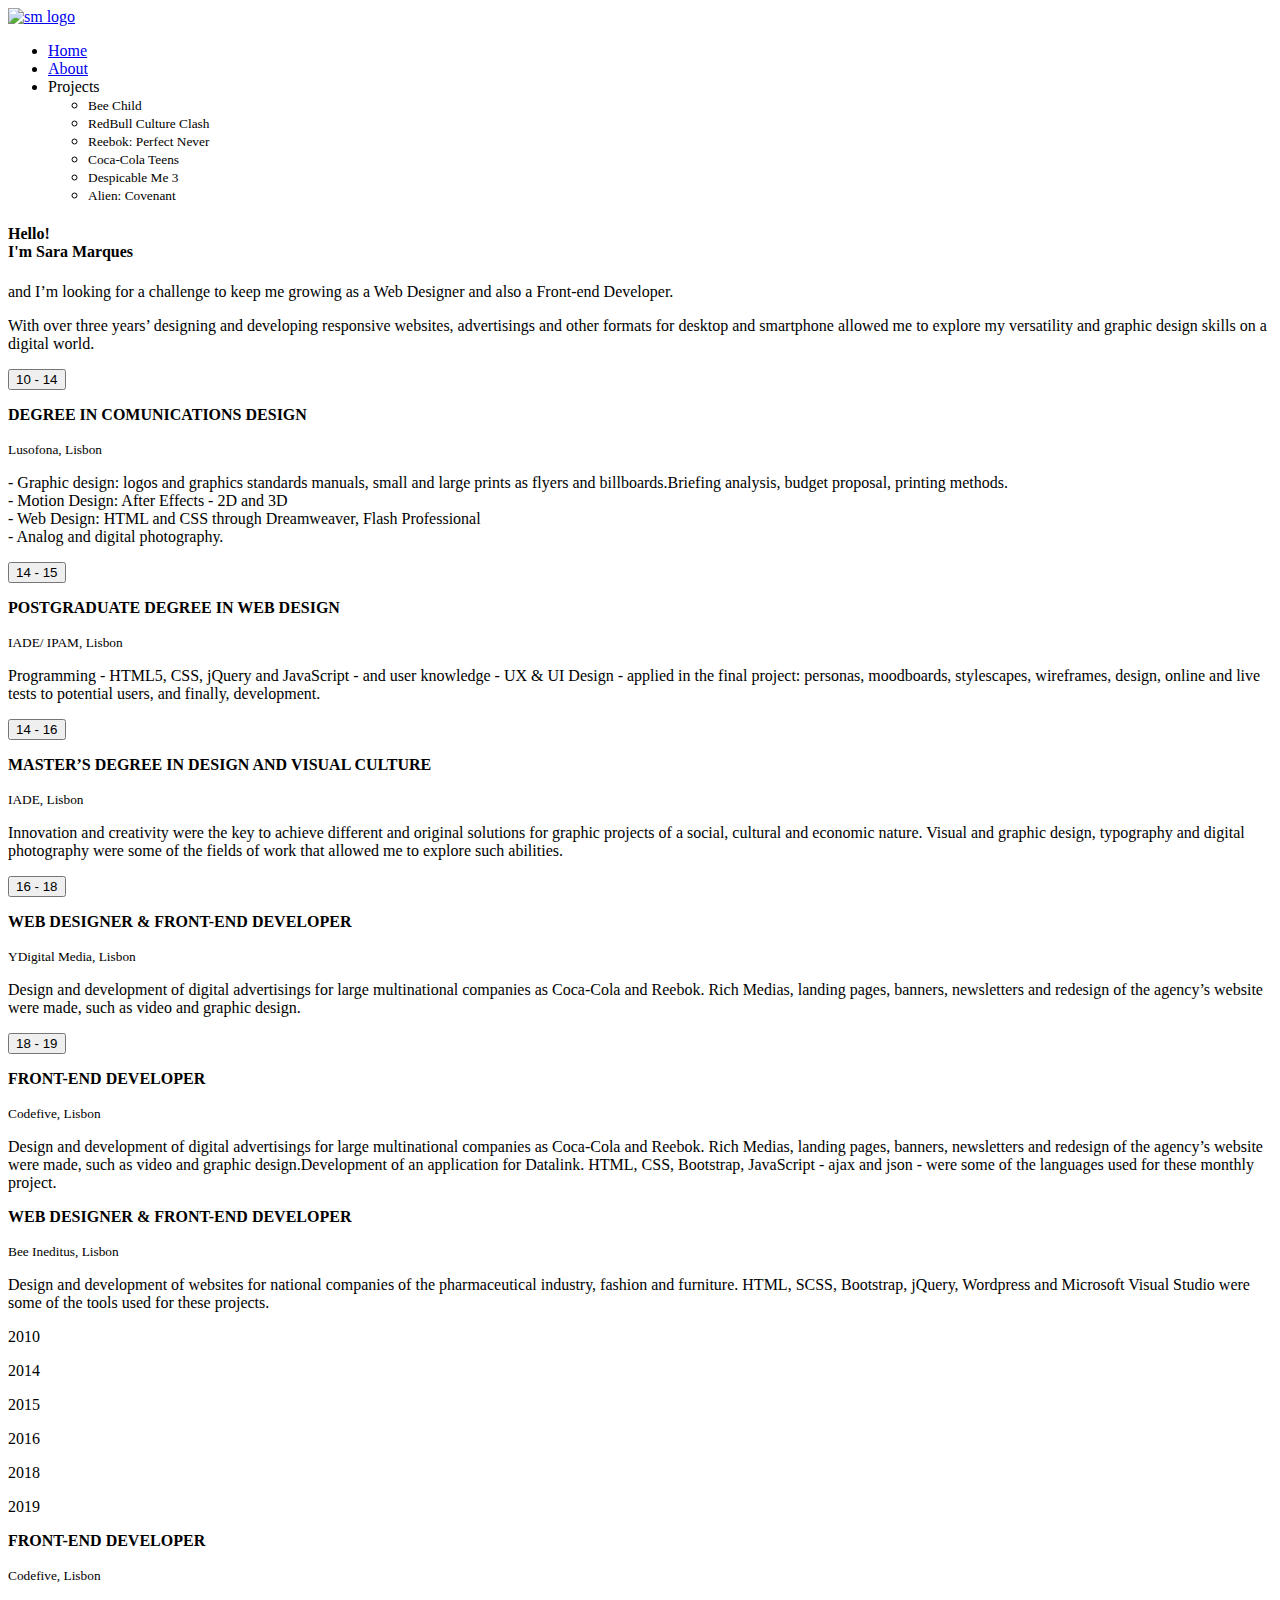
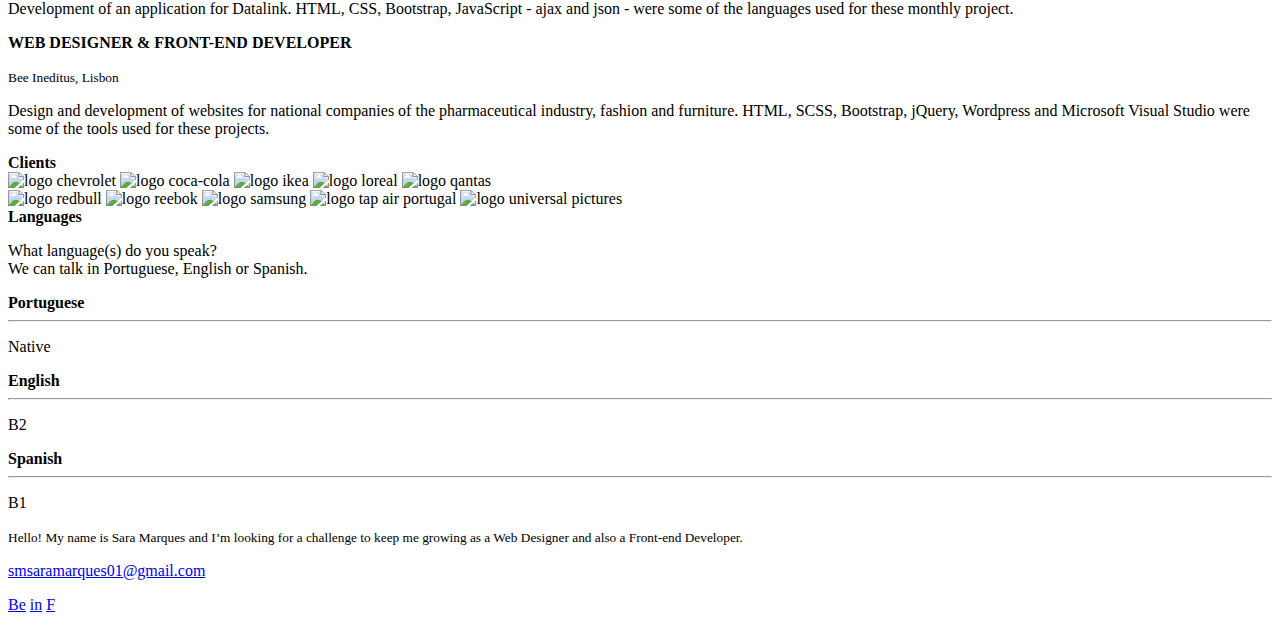
==== about.html @ 4b658ca3 "Add files via upload" ====
<!DOCTYPE html>
<html lang="en">

<head>
  <meta charset="utf-8">
  <meta name="viewport" content="width=device-width, initial-scale=1, shrink-to-fit=no">

  <title>sm</title>
  <meta property="og:title" content="sm"/>
  <meta property="og:type" content="website"/>
  <meta property="og:url" content=""/>

  <meta property="og:description" name="description" content="Hello! My name is Sara Marques and I’m looking for a challenge to keep me growing as a Web Designer and also a Front-end Developer."/>
  <meta name="keywords" content="web, digital, UX, UI, design, front-end, developer, mobile, desktop, responsive, mobile ads, website, portfolio, resume, CV, portugal, lisbon, spain, columbia, redbull, reebok, coca-cola, universal pictures, 20th century fox"/>

  <link rel="shortcut icon" type="image/png" href="assets/images/ico/favicon.png"/>
  <link rel="stylesheet" href="assets/css/reset.min.css"/>

  <link rel="stylesheet" href="assets/fonts/light/styles.css">
  <link rel="stylesheet" href="assets/fonts/bold/styles.css">

  <link rel="stylesheet" href="assets/css/bootstrap.min.css"/>

  <link rel="stylesheet" href="assets/css/header.css"/>
  <link rel="stylesheet" href="assets/css/footer.css"/>

  <link rel="stylesheet" href="assets/css/main.css"/>
  <link rel="stylesheet" href="assets/css/about.css"/>
</head>

<body>
  <header>
    <div class="container-fluid">
      <div class="row">
        <div class="col-12 menu-container">
          <a href="index.html">
            <img class="logo" src="assets/images/logo.svg" alt="sm logo"/>
          </a>

          <div id="menuToggle" class="menu-burguer">
      			<div class="bar"></div>
      			<div class="bar"></div>
      			<div class="bar"></div>
      		</div>
        </div>

        <div id="dropdown" class="col-12 dropdown">
          <ul>
            <li class="dropdown-item dropdown-item-0"><a href="index.html">Home</a></li>
            <li class="dropdown-item dropdown-item-0"><a href="about.html">About</a></li>
            <li id="dropdownItemProject" class="dropdown-item dropdown-item-1">Projects</li>
              <ul class="sub-dropdown">
                <li onclick="selectedProject(0)"><small>Bee Child</small></li>
                <li onclick="selectedProject(1)"><small>RedBull Culture Clash</small></li>
                <li onclick="selectedProject(2)"><small>Reebok: Perfect Never</small></li>
                <li onclick="selectedProject(3)"><small>Coca-Cola Teens</small></li>
                <li onclick="selectedProject(4)"><small>Despicable Me 3</small></li>
                <li onclick="selectedProject(5)"><small>Alien: Covenant</small></li>
              </ul>
          </ul>
        </div>
      </div>
    </div>
  </header>

  <main>
    <section class="visible about-presentation-container">
      <div class="container">
        <div class="row">
          <div class="col-sm-12 col-md-6 offset-lg-2 order-md-2 img-about-presentation bg-gradient"></div>

          <div class="col-sm-12 col-md-6 col-lg-4 order-md-1 text-about-presentation">
            <h4>Hello!<br>I'm Sara Marques</h4>
            <p>and I’m looking for a challenge to keep me growing as a Web Designer and also a Front-end Developer.</p>
            <p>With over three years’ designing and developing responsive websites, advertisings and other formats for desktop and smartphone allowed me to explore my versatility and graphic design skills on a digital world.</p>
          </div>
        </div>
      </div>
    </section>

    <section class="about-card-container">
      <div class="container">
        <div class="accordion" id="accordionAboutTimeline">
          <div class="card">
            <div class="card-header" id="headingOne">
              <button class="btn btn-link collapsed" type="button" data-toggle="collapse" data-target="#collapseOne" aria-expanded="true" aria-controls="collapseOne">
                10 - 14
              </button>
            </div>

            <div id="collapseOne" class="collapse" aria-labelledby="headingOne" data-parent="#accordionAboutTimeline">
              <div class="card-body">
                <p class="title-about-timeline"><strong>DEGREE IN COMUNICATIONS DESIGN</strong></p>
                <small>Lusofona, Lisbon</small>
                <p class="description-about-timeline">- Graphic design: logos and graphics standards manuals, small and large prints as flyers and billboards.Briefing analysis, budget proposal, printing methods.<br>- Motion Design: After Effects - 2D and 3D<br>- Web Design: HTML and CSS through Dreamweaver, Flash Professional<br>- Analog and digital photography.</p>
              </div>
            </div>
          </div>

          <div class="card">
            <div class="card-header" id="headingTwo">
              <button class="btn btn-link collapsed" type="button" data-toggle="collapse" data-target="#collapseTwo" aria-expanded="false" aria-controls="collapseTwo">
                14 - 15
              </button>
            </div>
            <div id="collapseTwo" class="collapse" aria-labelledby="headingTwo" data-parent="#accordionAboutTimeline">
              <div class="card-body">
                <p class="title-about-timeline"><strong>POSTGRADUATE DEGREE IN WEB DESIGN</strong></p>
                <small>IADE/ IPAM, Lisbon</small>
                <p class="description-about-timeline">Programming - HTML5, CSS, jQuery and JavaScript - and user knowledge - UX & UI Design - applied in the final project: personas, moodboards, stylescapes, wireframes, design, online and live tests to potential users, and finally, development.</p>
              </div>
            </div>
          </div>

          <div class="card">
            <div class="card-header" id="headingThree">
              <button class="btn btn-link collapsed" type="button" data-toggle="collapse" data-target="#collapseThree" aria-expanded="false" aria-controls="collapseThree">
                14 - 16
              </button>
            </div>
            <div id="collapseThree" class="collapse" aria-labelledby="headingThree" data-parent="#accordionAboutTimeline">
              <div class="card-body">
                <p class="title-about-timeline"><strong>MASTER’S DEGREE IN DESIGN AND VISUAL CULTURE</strong></p>
                <small>IADE, Lisbon</small>
                <p class="description-about-timeline">Innovation and creativity were the key to achieve different and original solutions for graphic projects of a social, cultural and economic nature. Visual and graphic design, typography and digital photography were some of the fields of work that allowed me to explore such abilities.</p>
              </div>
            </div>
          </div>

          <div class="card">
            <div class="card-header" id="headingFour">
              <button class="btn btn-link collapsed" type="button" data-toggle="collapse" data-target="#collapseFour" aria-expanded="false" aria-controls="collapseFour">
                16 - 18
              </button>
            </div>
            <div id="collapseFour" class="collapse" aria-labelledby="headingFour" data-parent="#accordionAboutTimeline">
              <div class="card-body">
                <p class="title-about-timeline"><strong>WEB DESIGNER & FRONT-END DEVELOPER</strong></p>
                <small>YDigital Media, Lisbon</small>
                <p class="description-about-timeline">Design and development of digital advertisings for large multinational companies as Coca-Cola and Reebok. Rich Medias, landing pages, banners, newsletters and redesign of the agency’s website were made, such as video and graphic design.</p>
              </div>
            </div>
          </div>

          <div class="card">
            <div class="card-header" id="headingFive">
              <button class="btn btn-link" type="button" data-toggle="collapse" data-target="#collapseFive" aria-expanded="false" aria-controls="collapseFive">
                18 - 19
              </button>
            </div>
            <div id="collapseFive" class="collapse show" aria-labelledby="headingFive" data-parent="#accordionAboutTimeline">
              <div class="card-body">
                <p class="title-about-timeline"><strong>FRONT-END DEVELOPER</strong></p>
                <small>Codefive, Lisbon</small>
                <p class="description-about-timeline">Design and development of digital advertisings for large multinational companies as Coca-Cola and Reebok. Rich Medias, landing pages, banners, newsletters and redesign of the agency’s website were made, such as video and graphic design.Development of an application for Datalink. HTML, CSS, Bootstrap, JavaScript - ajax and json - were some of the languages used for these monthly project.</p>
              </div>
              <div class="card-body">
                <p class="title-about-timeline"><strong>WEB DESIGNER & FRONT-END DEVELOPER</strong></p>
                <small>Bee Ineditus, Lisbon</small>
                <p class="description-about-timeline">Design and development of websites for national companies of the pharmaceutical industry, fashion and furniture. HTML, SCSS, Bootstrap, jQuery, Wordpress and Microsoft Visual Studio were some of the tools used for these projects.</p>
              </div>
            </div>
          </div>
        </div>
      </div>
    </section>

    <section class="about-timeline-container">
      <div class="container">
        <div class="row timeline">
          <div class="col-12">
            <p id="date10" class="date" onclick="clickTimeline(0)">2010</p>
            <div id="line0" class="line line0" onclick="clickTimeline(0)"></div>
            <p id="date14" class="date" onclick="clickTimeline(1)">2014</p>
            <div id="line1" class="line line1" onclick="clickTimeline(1)"></div>
            <p id="date15" class="date" onclick="clickTimeline(1)">2015</p>
          </div>
        </div>

        <div class="row timeline">
          <div class="col-12">
            <div id="line2" class="line line2" onclick="clickTimeline(2)"></div>
            <p id="date16" class="date" onclick="clickTimeline(3)">2016</p>
            <div id="line3" class="line line3" onclick="clickTimeline(3)"></div>
            <p id="date18" class="date" onclick="clickTimeline(3)">2018</p>
            <div id="line4" class="line line4" onclick="clickTimeline(4)"></div>
            <p id="date19" class="date" onclick="clickTimeline(4)">2019</p>
          </div>
        </div>

        <div class="row description-timeline">
          <div class="col-md-6">
            <p class="title-about-description-timeline"><strong id="titleTimeline">FRONT-END DEVELOPER</strong></p>
            <small id="locationTimeline">Codefive, Lisbon</small>
            <p class="text-about-description-timeline" id="textTimeline">Development of an application for Datalink. HTML, CSS, Bootstrap, JavaScript - ajax and json - were some of the languages used for these monthly project.</p>
          </div>

          <div id="col2DescriptionTimeline" class="col-md-6">
            <p class="title-about-description-timeline"><strong id="titleTimeline2">WEB DESIGNER & FRONT-END DEVELOPER</strong></p>
            <small id="locationTimeline2">Bee Ineditus, Lisbon</small>
            <p class="text-about-description-timeline" id="textTimeline2">Design and development of websites for national companies of the pharmaceutical industry, fashion and furniture. HTML, SCSS, Bootstrap, jQuery, Wordpress and Microsoft Visual Studio were some of the tools used for these projects.</p>
          </div>
        </div>
      </div>
    </section>

    <section class="bg-rgba about-brands-container">
      <div class="container">
        <div class="row">
          <div class="col-12">
            <strong>Clients</strong>
          </div>
          <div class="col-sm-12 col-md-8">
            <img src="assets/images/logos/chevrolet.png" alt="logo chevrolet"/>
            <img src="assets/images/logos/coca-cola.png" alt="logo coca-cola"/>
            <img src="assets/images/logos/ikea.png" alt="logo ikea"/>
            <img src="assets/images/logos/loreal.png" alt="logo loreal"/>
            <img src="assets/images/logos/qantas.png" alt="logo qantas"/>
          </div>
          <div class="col-sm-12 col-md-8">
            <img src="assets/images/logos/redbull.png" alt="logo redbull"/>
            <img src="assets/images/logos/reebok.png" alt="logo reebok"/>
            <img src="assets/images/logos/samsung.png" alt="logo samsung"/>
            <img src="assets/images/logos/tap.png" alt="logo tap air portugal"/>
            <img src="assets/images/logos/universal.png" alt="logo universal pictures"/>
          </div>
        </div>
      </div>
    </section>

    <section class="about-languages-container">
      <div class="container">
        <div class="row">
          <div class="col-12">
            <strong>Languages</strong>
          </div>

          <div class="col-sm-12 col-md-4">
            <p>What language(s) do you speak?<br>We can talk in Portuguese, English or Spanish.</p>
          </div>

          <div class="col-sm-12 col-md-5 offset-md-1">
            <div class="col-4">
              <strong>Portuguese</strong>
              <hr>
              <p>Native</p>
            </div>

            <div class="col-4">
              <strong>English</strong>
              <hr>
              <p>B2</p>
            </div>

            <div class="col-4">
              <strong>Spanish</strong>
              <hr>
              <p>B1</p>
            </div>
          </div>
        </div>
      </div>
    </section>
  </main>

  <footer>
    <div class="container-fluid">
      <div class="row">
        <div class="col-sm-12 col-md-4 description-container">
          <small>Hello! My name is Sara Marques and I’m looking for a challenge to keep me growing as a Web Designer and also a Front-end Developer.</small>
        </div>
        <div class="col-sm-12 col-md-6 offset-md-2 social-media-container">
          <div class="social-media">
            <a href="mailto:smsaramarques01@gmail.com"><p>smsaramarques01@gmail.com</p></a>
            <a href="https://www.behance.net/smsaramarques">Be</a>
            <a href="http://linkedin.com/in/sara-marques-b79394bb">in</a>
            <a href="https://www.facebook.com/smsaramarques01">F</a>
          </div>
          <div class="bg-gradient"></div>
        </div>
      </div>
    </div>
  </footer>

  <!-- SCRIPTS  -->
  <script type="text/javascript" src="https://code.jquery.com/jquery-3.3.1.min.js"></script>
  <script type="text/javascript" src="assets/js/bootstrap.min.js"></script>

  <script type='text/javascript' src="assets/js/main.js"></script>
  <script type='text/javascript' src="assets/js/about.js"></script>
  </body>
  </html>
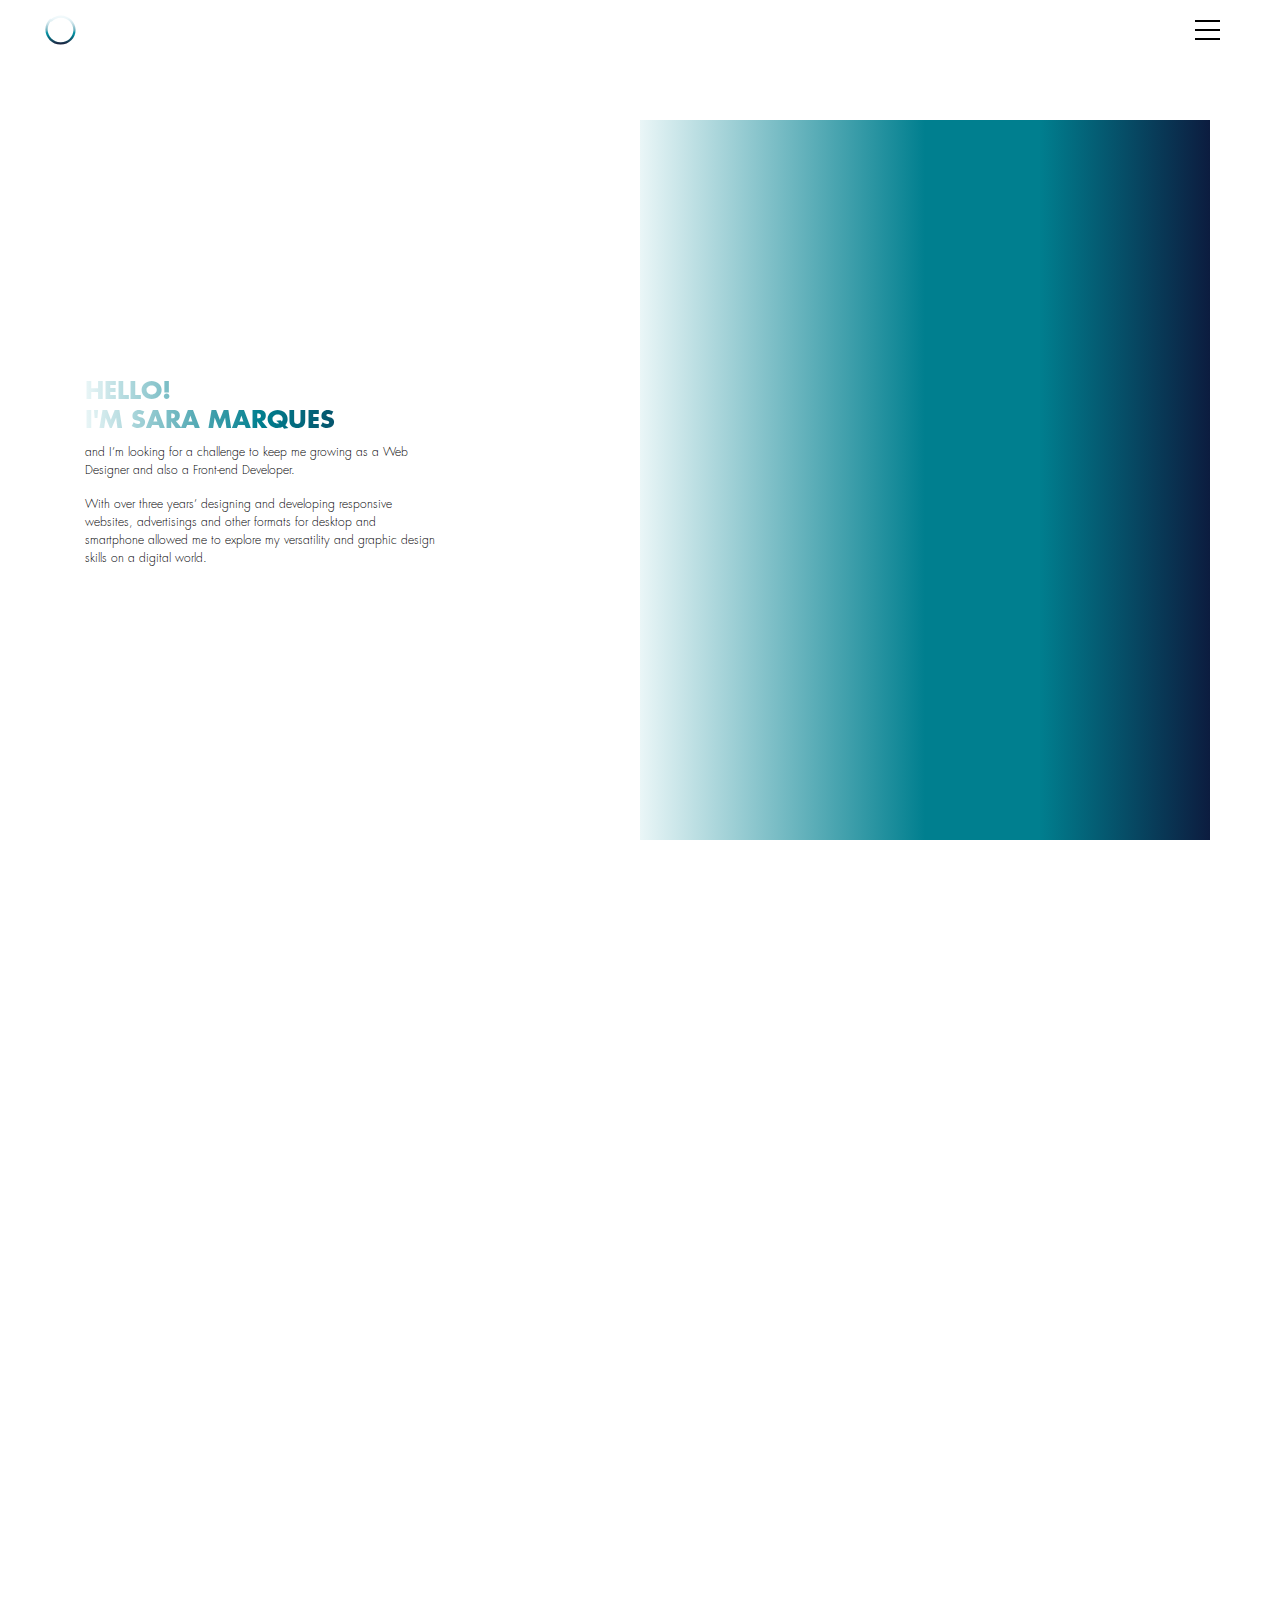
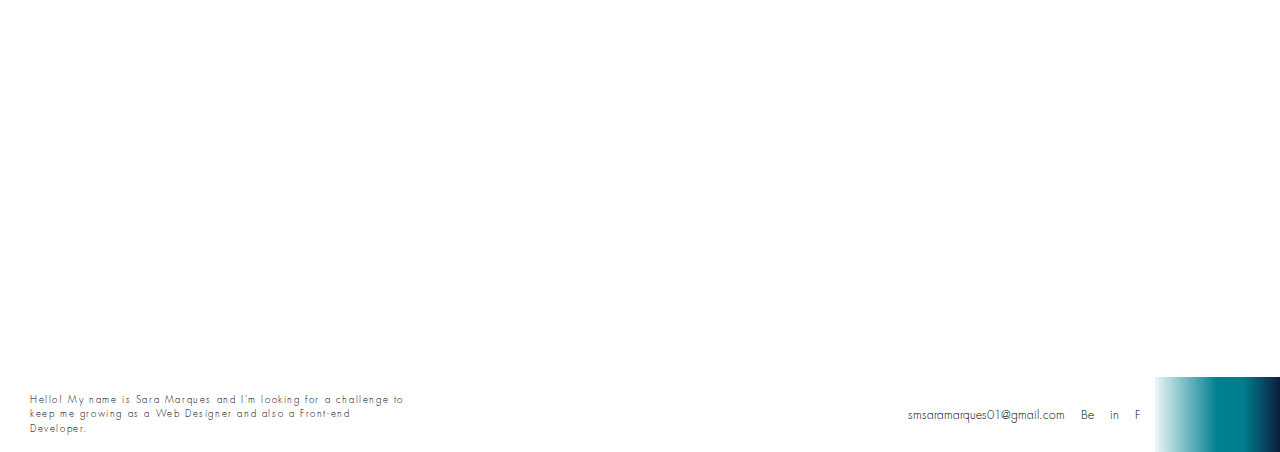
==== commit eb07e216: "Update about.html" ====
--- a/about.html
+++ b/about.html
@@ -8,8 +8,9 @@
   <title>sm</title>
   <meta property="og:title" content="sm"/>
   <meta property="og:type" content="website"/>
-  <meta property="og:url" content=""/>
-
+  <meta property="og:url" content="https://smsaramarques.github.io/design/"/>
+  <meta property="og:image" content="https://smsaramarques.github.io/design/assets/images/social-media.jpg"/>
+  
   <meta property="og:description" name="description" content="Hello! My name is Sara Marques and I’m looking for a challenge to keep me growing as a Web Designer and also a Front-end Developer."/>
   <meta name="keywords" content="web, digital, UX, UI, design, front-end, developer, mobile, desktop, responsive, mobile ads, website, portfolio, resume, CV, portugal, lisbon, spain, columbia, redbull, reebok, coca-cola, universal pictures, 20th century fox"/>
 
--- a/assets/fonts/light/styles.css
+++ b/assets/fonts/light/styles.css
@@ -0,0 +1,8 @@
+
+@font-face {
+  font-family: 'FuturaStd-Light';
+  src: url('FuturaStd-Light.eot?#iefix') format('embedded-opentype'),  url('FuturaStd-Light.otf')  format('opentype'),
+	     url('FuturaStd-Light.woff') format('woff'), url('FuturaStd-Light.ttf')  format('truetype'), url('FuturaStd-Light.svg#FuturaStd-Light') format('svg');
+  font-weight: normal;
+  font-style: normal;
+}
--- a/assets/fonts/bold/styles.css
+++ b/assets/fonts/bold/styles.css
@@ -0,0 +1,8 @@
+
+@font-face {
+  font-family: 'FuturaStd-Bold';
+  src: url('FuturaStd-Bold.eot?#iefix') format('embedded-opentype'),  url('FuturaStd-Bold.otf')  format('opentype'),
+	     url('FuturaStd-Bold.woff') format('woff'), url('FuturaStd-Bold.ttf')  format('truetype'), url('FuturaStd-Bold.svg#FuturaStd-Bold') format('svg');
+  font-weight: normal;
+  font-style: normal;
+}
--- a/assets/css/header.css
+++ b/assets/css/header.css
@@ -0,0 +1,96 @@
+header {
+  position: fixed;
+  z-index: 5;
+  width: 100%;
+  top: 0;
+  left: 0;
+  padding: 15px 0;
+}
+
+@media screen and (min-width: 768px) {
+  header { padding: 15px 30px;}
+}
+
+/********** menu **********/
+.menu-container {
+  z-index: 6;
+  display: flex;
+  align-items: center;
+}
+
+.logo { height: 30px;}
+
+.logo:hover {
+  -webkit-animation: spin 1s linear 1 forwards;
+  -moz-animation: spin 1s linear 1 forwards;
+  animation: spin 1s linear 1 forwards;
+}
+
+@-moz-keyframes spin {
+  100% { -moz-transform: rotate(360deg);}
+}
+@-webkit-keyframes spin {
+  100% { -webkit-transform: rotate(360deg);}
+}
+@keyframes spin {
+  100% { transform:rotate(360deg);}
+}
+
+.menu-burguer {
+  cursor: pointer;
+	position: absolute;
+  width: 25px;
+  height: 20px;
+	right: 30px;
+}
+
+.menu-burguer .bar {
+  position: absolute;
+  width: 100%;
+  height: 2px;
+  background: #000;
+  transition: all 300ms ease;
+}
+
+.menu-burguer .bar:nth-child(2) { top: 50%; transform: translateY(-50%);}
+.menu-burguer .bar:nth-child(3) { bottom: 0;}
+
+.menu-burguer:hover .bar:nth-child(1) { top: 10px; -webkit-transform: rotate(135deg); transform: rotate(135deg);}
+.menu-burguer:hover .bar:nth-child(2) { width: 0;}
+.menu-burguer:hover .bar:nth-child(3) { top: 10px; -webkit-transform: rotate(-135deg); transform: rotate(-135deg);}
+
+/********** dropdown **********/
+.dropdown {
+  display: none;
+  position: absolute;
+  width: 100%;
+  height: 100vh;
+  top: 0;
+  left: 0;
+  background: rgba(255,255,255,0.95);
+  text-align: center;
+}
+
+ul:first-child { margin-top: 120px;}
+li { margin-bottom: 0.25rem;}
+li, li:hover {
+  list-style: none;
+  background-color: transparent !important;
+}
+
+.dropdown-item {
+  font-family: 'FuturaStd-Bold';
+  font-size: 0.875rem;
+  text-transform: uppercase;
+}
+
+.dropdown-item-0 {
+  cursor: pointer;
+  margin-bottom: 0.5rem;
+}
+.dropdown-item-0 a { border-bottom: 2px solid transparent;}
+.dropdown-item-0 a:hover { border-bottom: 2px solid #000;}
+
+.sub-dropdown li { cursor: pointer;}
+.sub-dropdown li small { border-bottom: 1px solid transparent;}
+.sub-dropdown li small:hover { border-bottom: 1px solid #000;}
--- a/assets/css/footer.css
+++ b/assets/css/footer.css
@@ -0,0 +1,51 @@
+/********** col 1 **********/
+footer .description-container {
+  margin: 1rem 0;
+  text-align: center;
+}
+
+@media screen and (min-width: 768px) {
+  footer .description-container {
+    display: flex;
+    text-align: left;
+    padding-left: 30px;
+  }
+}
+
+/********** col 2 **********/
+footer .social-media-container {
+  display: flex;
+  align-items: center;
+  padding-right: 0;
+}
+
+footer .social-media-container .social-media {
+	width: 80%;
+  padding: 1rem 15px;
+  text-align: right;
+}
+
+@media screen and (min-width: 768px) {
+  footer .social-media-container .social-media {
+    display: flex;
+    align-items: center;
+    justify-content: flex-end;
+  }
+}
+
+footer .social-media-container .social-media a { margin-left: 1.5rem;}
+footer .social-media-container .social-media a:first-child { margin-left: 0;}
+footer .social-media-container .social-media a:last-child { margin-right: 0;}
+
+footer .social-media-container .social-media a:hover { border-bottom: 1px solid #000;}
+footer .social-media-container .social-media a p { margin-bottom: 0.5rem;}
+
+@media screen and (min-width: 768px) {
+  footer .social-media-container .social-media a { margin: 0 0 0 1rem;}
+  footer .social-media-container .social-media a p { margin-bottom: 0;}
+}
+
+footer .social-media-container .bg-gradient {
+	width: 20%;
+	height: 100%;
+}
--- a/assets/css/main.css
+++ b/assets/css/main.css
@@ -0,0 +1,55 @@
+body {
+	width: 100%;
+	height: 100%;
+	padding: 0;
+	margin: 0;
+	font-family: 'FuturaStd-Light';
+	font-size: 0.75rem;
+	color: #000;
+	background: #FFF;
+}
+
+a, a:hover, a:active, a:visited {
+	color: #000;
+	text-decoration: none;
+}
+
+h1, h2, h3, h4, h5, strong {
+	font-family: 'FuturaStd-Bold';
+	text-transform: uppercase;
+}
+
+small { letter-spacing: 0.1rem;}
+button:focus { outline: none;}
+
+section {
+	opacity: 0;
+	transform: translate(0, 25px);
+	transition: all 2s;
+	margin-top: 4rem;
+	margin-bottom: 4rem;
+	padding-left: 30px;
+	padding-right: 30px;
+}
+
+@media screen and (min-width: 768px) {
+	section {
+		margin-top: 6rem;
+		margin-bottom: 6rem;
+	}
+}
+
+section.visible {
+	opacity: 1;
+	transform: translate(0, 0);
+}
+
+.bg-gradient {
+	background: rgb(234,246,247);
+	background: -moz-linear-gradient(left, rgb(234,246,247) 0%, rgb(0,127,143) 50%, rgb(0,127,143) 70%, rgb(12,28,63) 100%);
+	background: -webkit-linear-gradient(left, rgb(234,246,247) 0%, rgb(0,127,143) 50%, rgb(0,127,143) 70%, rgb(12,28,63) 100%);
+	background: linear-gradient(to right, rgb(234,246,247) 0%, rgb(0,127,143) 50%, rgb(0,127,143) 70%, rgb(12,28,63) 100%);
+	filter: progid:DXImageTransform.Microsoft.gradient( startColorstr='#eaf6f7', endColorstr='#0c1c3f',GradientType=1 );
+}
+
+.bg-rgba { background: rgba(0,0,0,0.02);}
--- a/assets/css/about.css
+++ b/assets/css/about.css
@@ -0,0 +1,155 @@
+.about-presentation-container {
+	height: calc(100vh - 120px);
+	margin-top: 60px;
+	margin-bottom: 60px;
+}
+
+@media screen and (min-width: 768px) {
+	.about-presentation-container {
+		height: calc(100vh - 180px);
+		margin-top: 120px;
+	}
+}
+
+.about-presentation-container .container,
+.about-presentation-container .row { height: 100%;}
+
+.about-presentation-container .row {
+	align-items: flex-end;
+}
+
+@media screen and (min-width: 768px) {
+	.about-presentation-container .row {
+		align-items: center;
+	}
+}
+
+.img-about-presentation { display: none;}
+
+@media screen and (min-width: 768px) {
+	.img-about-presentation {
+		display: block;
+		height: 100%;
+	}
+}
+
+.text-about-presentation h4 {
+	background: rgb(12,28,63);
+	background: -moz-linear-gradient(left, rgb(234,246,247) 0%, rgb(0,127,143) 50%, rgb(12,28,63) 100%);
+	background: -webkit-linear-gradient(left, rgb(234,246,247) 0%, rgb(0,127,143) 50%, rgb(12,28,63) 100%);
+	background: linear-gradient(to right, rgb(234,246,247) 0%, rgb(0,127,143) 50%, rgb(12,28,63) 100%);
+	filter: progid:DXImageTransform.Microsoft.gradient( startColorstr='#eaf6f7', endColorstr='#0c1c3f',GradientType=1 );
+	-webkit-background-clip: text;
+	-webkit-text-fill-color: transparent;
+}
+
+/********** timeline **********/
+@media screen and (min-width: 768px) {
+	.about-card-container { display: none;}
+}
+
+.about-timeline-container { display: none;}
+
+@media screen and (min-width: 768px) {
+	.about-timeline-container {
+		display: block;
+		margin-top: 10rem;
+	}
+
+	.timeline { cursor: pointer;}
+	.timeline:first-child { margin-bottom: 1rem;}
+	.timeline .col-12 { display: flex;}
+
+	.timeline .date {
+		opacity: 0.2;
+		width: 60px;
+		margin-bottom: 0;
+		text-align: center;
+	}
+
+	.timeline .line {
+		opacity: 0.2;
+		border-bottom: 1px solid #000;
+	}
+
+	.timeline .line::before {
+		content: "+";
+		position: absolute;
+		top: 0;
+	}
+
+	.line0 { width: 40%;}
+	.line1 { width: 10%}
+	.line2 { width: 20%; margin-left: calc(40% + 120px);}
+	.line3, .line4 { width: 10%;}
+
+	.description-timeline {
+		cursor: initial;
+		margin-top: 4rem;
+		margin-left: 15px;
+	}
+
+	.description-timeline .col-md-6:nth-child(2) { border-left: 1px solid #000;}
+}
+
+.card { border: 0;}
+.card-header { background: transparent;}
+
+.card button {
+	font-size: 0.75rem;
+	color: #000;
+}
+.card button:focus {
+	color: #000;
+	text-decoration: none;
+}
+
+.card .btn-link { font-family: 'FuturaStd-Bold';}
+.card .collapsed { font-family: 'FuturaStd-Light';}
+
+.title-about-timeline { margin-bottom: 0;}
+.description-about-timeline { margin-top: 1rem;}
+
+@media screen and (min-width: 768px) {
+	.title-about-description-timeline { margin-bottom: 0;}
+	.text-about-description-timeline { margin-top: 1rem;}
+}
+
+/********** brands **********/
+.about-brands-container {
+	padding-top: 4rem;
+	padding-bottom: 4rem;
+}
+
+.about-brands-container .col-12 { margin-bottom: 1rem;}
+
+.about-brands-container .col-sm-12.col-md-8 {
+	display: flex;
+	align-items: center;
+	margin: auto;
+}
+
+.about-brands-container img {
+	width: calc(20% - 1.5rem);
+	margin: 0.75rem;
+	-webkit-filter: grayscale(1);
+  	filter: grayscale(1);
+}
+
+@media screen and (min-width: 992px) {
+	.about-brands-container img {
+		width: calc(20% - 5rem);
+		margin: 1rem 2.5rem;
+	}
+}
+
+/********** languages **********/
+.about-languages-container .col-12 { margin-bottom: 1rem;}
+.about-languages-container .col-4 { float: left; padding: 0;}
+.about-languages-container .col-4:nth-child(2) { padding: 0 15px;}
+
+.about-languages-container hr {
+	width: 30px;
+	height: 1px;
+	background: #000;
+}
